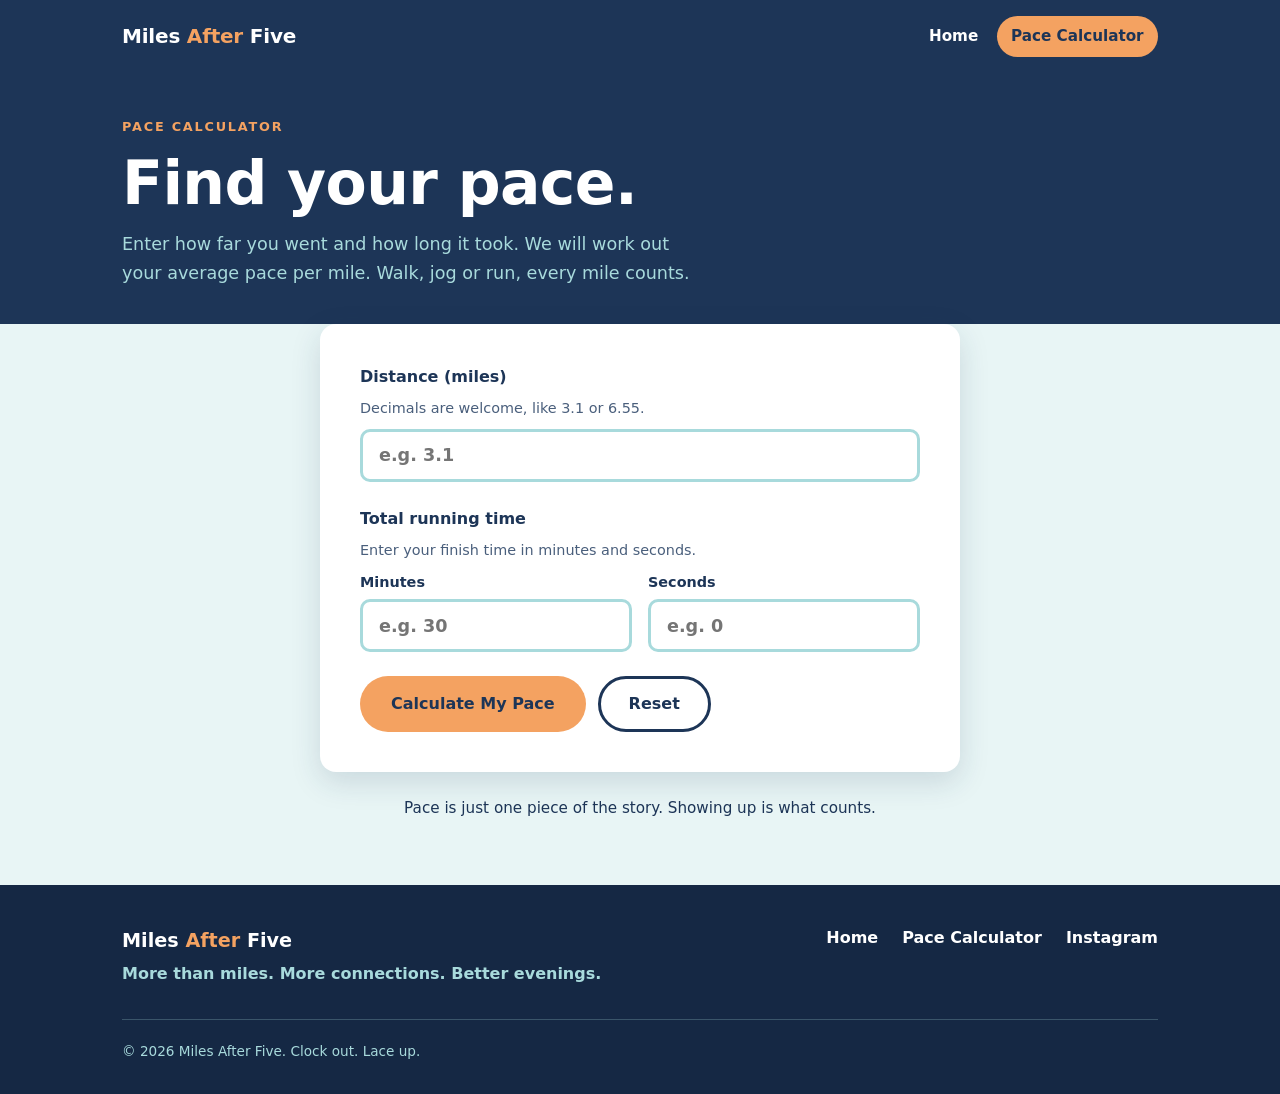
==== brand-site/pace-calculator.html @ 06767408 "Add Miles After Five site in brand-site folder Two-page site (home + pace calculator) in plain HTML," ====
<!DOCTYPE html>
<html lang="en">
<head>
  <meta charset="UTF-8">
  <meta name="viewport" content="width=device-width, initial-scale=1">
  <title>Pace Calculator | Miles After Five</title>
  <meta name="description" content="Enter your distance and time to find your average running pace per mile.">
  <link rel="stylesheet" href="styles.css">
</head>
<body>
  <a class="skip-link" href="#main">Skip to main content</a>

  <!-- Navigation -->
  <header class="site-header">
    <nav class="nav" aria-label="Main navigation">
      <a class="brand" href="index.html">Miles <span>After</span> Five</a>
      <ul class="nav-links">
        <li><a href="index.html">Home</a></li>
        <li><a href="pace-calculator.html" aria-current="page">Pace Calculator</a></li>
      </ul>
    </nav>
  </header>

  <main id="main">
    <section class="page-hero" aria-labelledby="calc-heading">
      <div class="container">
        <span class="eyebrow" style="color: var(--orange);">Pace Calculator</span>
        <h1 id="calc-heading">Find your pace.</h1>
        <p class="lead">
          Enter how far you went and how long it took. We will work out your
          average pace per mile. Walk, jog or run, every mile counts.
        </p>
      </div>
    </section>

    <section class="calculator-section">
      <div class="container">
        <div class="calculator-card">
          <form id="pace-form" novalidate>

            <!-- Errors appear here -->
            <div id="error-box" class="error-box" role="alert" hidden>
              <strong>Almost there. Let's fix a couple of things:</strong>
              <ul id="error-list"></ul>
            </div>

            <!-- Distance -->
            <div class="field">
              <label for="distance">Distance (miles)</label>
              <span class="hint" id="distance-hint">Decimals are welcome, like 3.1 or 6.55.</span>
              <input
                type="number"
                id="distance"
                name="distance"
                inputmode="decimal"
                min="0"
                step="any"
                placeholder="e.g. 3.1"
                aria-describedby="distance-hint">
            </div>

            <!-- Time -->
            <fieldset aria-describedby="time-hint">
              <legend>Total running time</legend>
              <span class="hint" id="time-hint">Enter your finish time in minutes and seconds.</span>
              <div class="input-row">
                <div class="field-inline">
                  <label for="minutes">Minutes</label>
                  <input
                    type="number"
                    id="minutes"
                    name="minutes"
                    inputmode="numeric"
                    min="0"
                    step="1"
                    placeholder="e.g. 30">
                </div>
                <div class="field-inline">
                  <label for="seconds">Seconds</label>
                  <input
                    type="number"
                    id="seconds"
                    name="seconds"
                    inputmode="numeric"
                    min="0"
                    max="59"
                    step="1"
                    placeholder="e.g. 0">
                </div>
              </div>
            </fieldset>

            <div class="button-row">
              <button type="submit" class="btn btn-primary">Calculate My Pace</button>
              <button type="button" id="reset-btn" class="btn btn-secondary">Reset</button>
            </div>
          </form>

          <!-- Result (hidden until valid inputs are submitted) -->
          <div id="result" class="result" role="status" aria-live="polite" tabindex="-1" hidden>
            <p class="result-label">Your average pace</p>
            <p class="result-pace" id="result-pace">00:00</p>
            <p class="result-unit">minutes per mile</p>
            <p class="result-summary" id="result-summary"></p>
            <p class="result-message" id="result-message"></p>
          </div>
        </div>

        <p class="calc-note">
          Pace is just one piece of the story. Showing up is what counts.
        </p>
      </div>
    </section>
  </main>

  <!-- Footer -->
  <footer class="site-footer">
    <div class="container">
      <div class="footer-grid">
        <div>
          <p class="footer-brand">Miles <span>After</span> Five</p>
          <p class="footer-tagline">More than miles. More connections. Better evenings.</p>
        </div>

        <nav aria-label="Footer navigation">
          <ul class="footer-links">
            <li><a href="index.html">Home</a></li>
            <li><a href="pace-calculator.html">Pace Calculator</a></li>
            <li><a href="https://www.instagram.com/milesafter5_/" target="_blank" rel="noopener noreferrer">Instagram</a></li>
          </ul>
        </nav>
      </div>

      <p class="footer-copy">&copy; 2026 Miles After Five. Clock out. Lace up.</p>
    </div>
  </footer>

  <script src="script.js"></script>
</body>
</html>
---- brand-site/styles.css ----
/* ==========================================================================
   Miles After Five — shared stylesheet
   Mobile-first. Brand palette: Navy #1D3557, Orange #F4A261, Teal #A8DADC
   ========================================================================== */

/* --- Fonts ------------------------------------------------------------------
   Brand font is Montserrat, but no font files exist in the team repository yet.
   To use it: drop the .woff2 files into assets/fonts/ and uncomment the block
   below. Until then the stack falls back to Montserrat (if installed on the
   visitor's device) and then a clean system sans-serif.

@font-face {
  font-family: "Montserrat";
  src: url("assets/fonts/Montserrat-Regular.woff2") format("woff2");
  font-weight: 400;
  font-style: normal;
  font-display: swap;
}
@font-face {
  font-family: "Montserrat";
  src: url("assets/fonts/Montserrat-Bold.woff2") format("woff2");
  font-weight: 700;
  font-style: normal;
  font-display: swap;
}
@font-face {
  font-family: "Montserrat";
  src: url("assets/fonts/Montserrat-ExtraBold.woff2") format("woff2");
  font-weight: 800;
  font-style: normal;
  font-display: swap;
}
-------------------------------------------------------------------------- */

:root {
  --navy: #1d3557;
  --navy-deep: #152844;
  --orange: #f4a261;
  --orange-dark: #e48a40;
  --teal: #a8dadc;
  --teal-soft: #e8f5f5;
  --white: #ffffff;
  --error: #b3261e;

  --font: "Montserrat", "Segoe UI", system-ui, -apple-system, "Helvetica Neue",
    Arial, sans-serif;

  --radius: 16px;
  --radius-sm: 10px;
  --shadow: 0 10px 30px rgba(29, 53, 87, 0.15);
  --gutter: 1.25rem;
  --max-width: 1100px;
}

/* --- Reset / base --------------------------------------------------------- */
*,
*::before,
*::after {
  box-sizing: border-box;
}

html {
  scroll-behavior: smooth;
}

body {
  margin: 0;
  font-family: var(--font);
  font-size: 1rem;
  line-height: 1.65;
  color: var(--navy);
  background: var(--white);
  -webkit-font-smoothing: antialiased;
}

img {
  max-width: 100%;
  height: auto;
  display: block;
}

h1,
h2,
h3 {
  line-height: 1.15;
  margin: 0 0 0.75rem;
  font-weight: 800;
  letter-spacing: -0.01em;
}

h1 {
  font-size: clamp(2.2rem, 8vw, 3.75rem);
}
h2 {
  font-size: clamp(1.6rem, 5vw, 2.4rem);
}
h3 {
  font-size: 1.25rem;
}

p {
  margin: 0 0 1rem;
}

a {
  color: inherit;
}

.container {
  width: 100%;
  max-width: var(--max-width);
  margin: 0 auto;
  padding: 0 var(--gutter);
}

.eyebrow {
  display: inline-block;
  margin-bottom: 0.75rem;
  font-size: 0.8rem;
  font-weight: 700;
  letter-spacing: 0.14em;
  text-transform: uppercase;
}

/* --- Accessibility helpers ------------------------------------------------ */
.skip-link {
  position: absolute;
  left: 1rem;
  top: -4rem;
  z-index: 100;
  padding: 0.6rem 1rem;
  background: var(--orange);
  color: var(--navy);
  font-weight: 700;
  border-radius: var(--radius-sm);
  text-decoration: none;
}
.skip-link:focus {
  top: 1rem;
}

:focus-visible {
  outline: 3px solid var(--orange);
  outline-offset: 3px;
}
.on-dark :focus-visible,
.site-header :focus-visible,
.site-footer :focus-visible {
  outline-color: var(--teal);
}

/* --- Buttons -------------------------------------------------------------- */
.btn {
  display: inline-block;
  padding: 0.95rem 1.75rem;
  font-family: inherit;
  font-size: 1rem;
  font-weight: 800;
  line-height: 1.2;
  text-align: center;
  text-decoration: none;
  cursor: pointer;
  border: 3px solid transparent;
  border-radius: 999px;
  transition: transform 0.15s ease, background-color 0.15s ease,
    color 0.15s ease, box-shadow 0.15s ease;
}

.btn-primary {
  background: var(--orange);
  color: var(--navy);
}
.btn-primary:hover {
  background: var(--orange-dark);
  transform: translateY(-2px);
  box-shadow: 0 8px 18px rgba(244, 162, 97, 0.4);
}
.btn-primary:active {
  transform: translateY(0);
}

.btn-secondary {
  background: transparent;
  color: var(--navy);
  border-color: var(--navy);
}
.btn-secondary:hover {
  background: var(--navy);
  color: var(--white);
}

/* --- Header / navigation -------------------------------------------------- */
.site-header {
  background: var(--navy);
  color: var(--white);
  position: sticky;
  top: 0;
  z-index: 50;
}

.nav {
  display: flex;
  flex-wrap: wrap;
  align-items: center;
  justify-content: space-between;
  gap: 0.5rem 1.5rem;
  padding: 0.85rem var(--gutter);
  max-width: var(--max-width);
  margin: 0 auto;
}

.brand {
  font-size: 1.1rem;
  font-weight: 800;
  text-decoration: none;
  letter-spacing: -0.01em;
}
.brand span {
  color: var(--orange);
}

.nav-links {
  display: flex;
  gap: 0.25rem;
  list-style: none;
  margin: 0;
  padding: 0;
}

.nav-links a {
  display: block;
  padding: 0.5rem 0.9rem;
  font-size: 0.95rem;
  font-weight: 700;
  text-decoration: none;
  border-radius: 999px;
  transition: background-color 0.15s ease, color 0.15s ease;
}
.nav-links a:hover {
  background: rgba(168, 218, 220, 0.18);
  color: var(--teal);
}
.nav-links a[aria-current="page"] {
  background: var(--orange);
  color: var(--navy);
}

/* --- Hero ----------------------------------------------------------------- */
.hero {
  background: var(--navy);
  color: var(--white);
  padding: 2.5rem 0 3.5rem;
  overflow: hidden;
}

.hero-grid {
  display: grid;
  gap: 2.25rem;
  align-items: center;
}

.hero h1 .accent {
  color: var(--orange);
}
/* keep each phrase of the headline together so it never splits mid-phrase */
.hero h1 .phrase {
  display: inline-block;
  white-space: nowrap;
}

.hero .lead {
  font-size: 1.1rem;
  max-width: 34rem;
  color: var(--teal);
}

.hero-image {
  border-radius: var(--radius);
  overflow: hidden;
  box-shadow: 0 18px 40px rgba(0, 0, 0, 0.35);
  border: 4px solid var(--orange);
}
.hero-image img {
  width: 100%;
  aspect-ratio: 4 / 3;
  object-fit: cover;
}

/* --- Sections ------------------------------------------------------------- */
.section {
  padding: 4rem 0;
}

.section-about {
  background: var(--teal-soft);
}

.about-grid {
  display: grid;
  gap: 2rem;
  align-items: center;
}

.about-copy p {
  font-size: 1.05rem;
  max-width: 38rem;
}

.pillars {
  list-style: none;
  margin: 1.5rem 0 0;
  padding: 0;
  display: flex;
  flex-wrap: wrap;
  gap: 0.6rem;
}
.pillars li {
  padding: 0.45rem 1rem;
  font-size: 0.9rem;
  font-weight: 700;
  background: var(--navy);
  color: var(--white);
  border-radius: 999px;
}

.message-card {
  background: var(--navy);
  color: var(--white);
  padding: 2rem 1.75rem;
  border-radius: var(--radius);
  box-shadow: var(--shadow);
}
.message-card p {
  margin: 0;
  font-size: 1.5rem;
  font-weight: 800;
  line-height: 1.3;
}
.message-card .line {
  display: block;
}
.message-card .line:nth-child(1) {
  color: var(--white);
}
.message-card .line:nth-child(2) {
  color: var(--orange);
}
.message-card .line:nth-child(3) {
  color: var(--teal);
}

.section-values {
  background: var(--white);
}
.section-heading {
  max-width: 40rem;
  margin-bottom: 2.25rem;
}

.values-grid {
  display: grid;
  gap: 1.25rem;
}

.value-card {
  padding: 1.75rem;
  background: var(--white);
  border: 3px solid var(--teal);
  border-radius: var(--radius);
  transition: transform 0.2s ease, border-color 0.2s ease,
    box-shadow 0.2s ease;
}
.value-card:hover {
  transform: translateY(-4px);
  border-color: var(--orange);
  box-shadow: var(--shadow);
}
.value-number {
  display: inline-grid;
  place-items: center;
  width: 2.75rem;
  height: 2.75rem;
  margin-bottom: 1rem;
  font-weight: 800;
  background: var(--orange);
  color: var(--navy);
  border-radius: 50%;
}
.value-card p {
  margin: 0;
}

/* --- CTA band ------------------------------------------------------------- */
.cta-band {
  background: var(--navy);
  color: var(--white);
  padding: 3.5rem 0;
}
.cta-inner {
  display: grid;
  gap: 1.5rem;
  align-items: center;
}
.cta-band h2 {
  margin-bottom: 0.5rem;
}
.cta-band p {
  margin: 0;
  color: var(--teal);
}
.cta-art {
  width: 100%;
  max-width: 340px;
  margin-bottom: 1.25rem;
  /* fade the edges so the image's own background blends into the navy band */
  -webkit-mask-image: radial-gradient(ellipse at 45% 55%, #000 45%, transparent 78%);
  mask-image: radial-gradient(ellipse at 45% 55%, #000 45%, transparent 78%);
}

/* --- Footer --------------------------------------------------------------- */
.site-footer {
  background: var(--navy-deep);
  color: var(--white);
  padding: 2.5rem 0 2rem;
}
.footer-grid {
  display: grid;
  gap: 1.75rem;
}
.footer-brand {
  font-size: 1.2rem;
  font-weight: 800;
  margin: 0 0 0.25rem;
}
.footer-brand span {
  color: var(--orange);
}
.footer-tagline {
  margin: 0;
  color: var(--teal);
  font-weight: 600;
}
.footer-links {
  list-style: none;
  margin: 0;
  padding: 0;
  display: flex;
  flex-wrap: wrap;
  gap: 0.5rem 1.5rem;
}
.footer-links a {
  font-weight: 700;
  text-decoration: none;
  border-bottom: 2px solid transparent;
}
.footer-links a:hover {
  color: var(--orange);
  border-bottom-color: var(--orange);
}
.footer-copy {
  margin: 2rem 0 0;
  padding-top: 1.25rem;
  border-top: 1px solid rgba(168, 218, 220, 0.25);
  font-size: 0.85rem;
  color: var(--teal);
}

/* --- Calculator page ------------------------------------------------------ */
.page-hero {
  background: var(--navy);
  color: var(--white);
  padding: 2.5rem 0 5.5rem;
}
.page-hero .lead {
  max-width: 36rem;
  color: var(--teal);
  font-size: 1.1rem;
  margin: 0;
}

.calculator-section {
  background: var(--teal-soft);
  padding: 0 0 4rem;
}

.calculator-card {
  position: relative;
  margin-top: -3.25rem;
  padding: 1.75rem 1.5rem;
  background: var(--white);
  border-radius: var(--radius);
  box-shadow: var(--shadow);
  max-width: 640px;
  margin-left: auto;
  margin-right: auto;
}

.field {
  margin-bottom: 1.5rem;
}

.field label,
legend {
  display: block;
  margin-bottom: 0.4rem;
  padding: 0;
  font-weight: 800;
}

fieldset {
  border: 0;
  margin: 0 0 1.5rem;
  padding: 0;
  min-width: 0;
}

.hint {
  display: block;
  margin-bottom: 0.5rem;
  font-size: 0.9rem;
  font-weight: 500;
  color: #4a5f7c;
}

.input-row {
  display: flex;
  gap: 1rem;
}
.input-row .field-inline {
  flex: 1;
  min-width: 0;
}
.field-inline label {
  font-size: 0.9rem;
  font-weight: 700;
  margin-bottom: 0.3rem;
  display: block;
}

input[type="number"] {
  width: 100%;
  padding: 0.85rem 1rem;
  font-family: inherit;
  font-size: 1.1rem;
  font-weight: 600;
  color: var(--navy);
  background: var(--white);
  border: 3px solid var(--teal);
  border-radius: var(--radius-sm);
  transition: border-color 0.15s ease, box-shadow 0.15s ease;
}
input[type="number"]:hover {
  border-color: var(--navy);
}
input[type="number"]:focus {
  outline: none;
  border-color: var(--orange);
  box-shadow: 0 0 0 4px rgba(244, 162, 97, 0.35);
}
input[aria-invalid="true"] {
  border-color: var(--error);
}

.error-box {
  margin-bottom: 1.5rem;
  padding: 1rem 1.25rem;
  background: #fdecea;
  border-left: 6px solid var(--error);
  border-radius: var(--radius-sm);
  color: #5f1410;
}
.error-box[hidden] {
  display: none;
}
.error-box strong {
  display: block;
  margin-bottom: 0.25rem;
}
.error-box ul {
  margin: 0;
  padding-left: 1.2rem;
}

.button-row {
  display: flex;
  flex-wrap: wrap;
  gap: 0.75rem;
}
.button-row .btn {
  flex: 1 1 auto;
}

.result {
  margin-top: 2rem;
  padding: 2rem 1.5rem;
  text-align: center;
  background: var(--navy);
  color: var(--white);
  border-radius: var(--radius);
  border: 4px solid var(--orange);
}
.result[hidden] {
  display: none;
}
.result:focus {
  outline: none;
}
.result-label {
  margin: 0;
  font-size: 0.85rem;
  font-weight: 700;
  letter-spacing: 0.14em;
  text-transform: uppercase;
  color: var(--teal);
}
.result-pace {
  margin: 0.25rem 0 0;
  font-size: clamp(3rem, 14vw, 4.5rem);
  font-weight: 800;
  line-height: 1.1;
  color: var(--orange);
}
.result-unit {
  margin: 0 0 1rem;
  font-weight: 700;
}
.result-summary {
  margin: 0 0 1rem;
  color: var(--teal);
  font-size: 0.95rem;
}
.result-message {
  margin: 0;
  font-size: 1.15rem;
  font-weight: 800;
}

.calc-note {
  max-width: 640px;
  margin: 1.5rem auto 0;
  text-align: center;
  font-size: 0.95rem;
}

/* --- Tablet and up -------------------------------------------------------- */
@media (min-width: 700px) {
  :root {
    --gutter: 2rem;
  }

  .section {
    padding: 5.5rem 0;
  }

  .values-grid {
    grid-template-columns: repeat(3, 1fr);
  }

  .cta-inner {
    grid-template-columns: 1fr auto;
    gap: 3rem;
  }

  .footer-grid {
    grid-template-columns: 1fr auto;
    align-items: start;
  }

  .calculator-card {
    padding: 2.5rem 2.5rem;
  }

  .button-row .btn {
    flex: 0 1 auto;
  }
}

/* --- Desktop -------------------------------------------------------------- */
@media (min-width: 960px) {
  .hero {
    padding: 4.5rem 0 5.5rem;
  }
  .hero-grid {
    grid-template-columns: 1.05fr 0.95fr;
    gap: 4rem;
  }

  .about-grid {
    grid-template-columns: 1.2fr 0.8fr;
    gap: 4rem;
  }

  .nav {
    padding-top: 1rem;
    padding-bottom: 1rem;
  }
  .brand {
    font-size: 1.25rem;
  }
}

/* --- Reduced motion ------------------------------------------------------- */
@media (prefers-reduced-motion: reduce) {
  html {
    scroll-behavior: auto;
  }
  * {
    transition: none !important;
  }
  .btn-primary:hover,
  .value-card:hover {
    transform: none;
  }
}
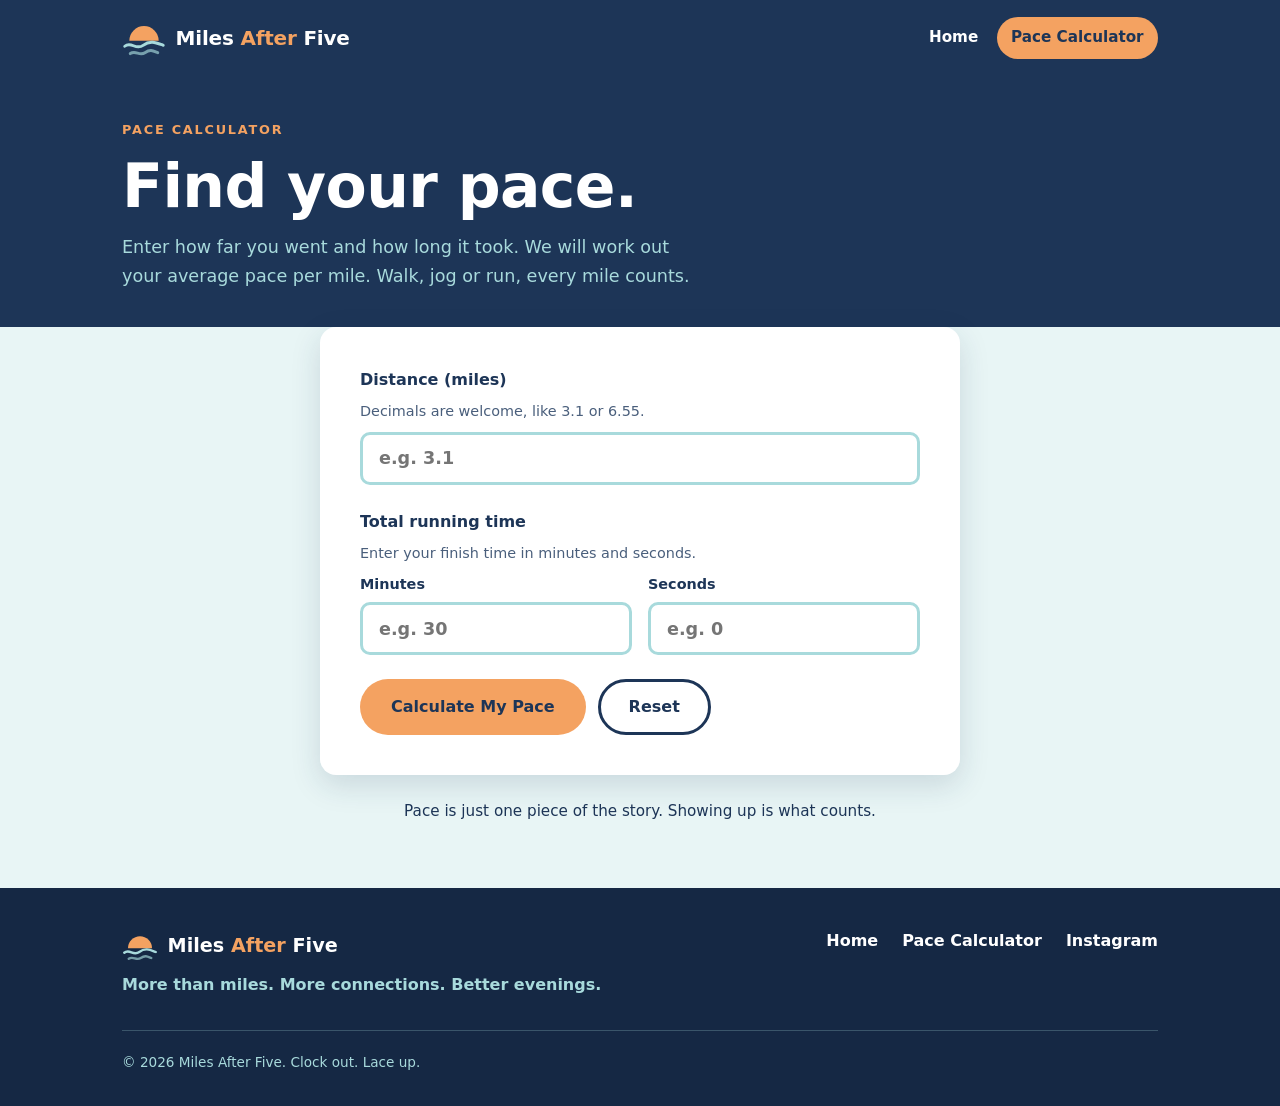
==== commit 51654cfd: "Add Miles After Five logo mark to header, footer and favicon Original SVG mark (setting sun over two" ====
--- a/brand-site/pace-calculator.html
+++ b/brand-site/pace-calculator.html
@@ -5,6 +5,7 @@
   <meta name="viewport" content="width=device-width, initial-scale=1">
   <title>Pace Calculator | Miles After Five</title>
   <meta name="description" content="Enter your distance and time to find your average running pace per mile.">
+  <link rel="icon" type="image/svg+xml" href="assets/logos/miles-after-five-mark.svg">
   <link rel="stylesheet" href="styles.css">
 </head>
 <body>
@@ -13,7 +14,10 @@
   <!-- Navigation -->
   <header class="site-header">
     <nav class="nav" aria-label="Main navigation">
-      <a class="brand" href="index.html">Miles <span>After</span> Five</a>
+      <a class="brand" href="index.html">
+        <img class="brand-mark" src="assets/logos/miles-after-five-mark.svg" alt="" width="40" height="40">
+        <span class="brand-name">Miles <span>After</span> Five</span>
+      </a>
       <ul class="nav-links">
         <li><a href="index.html">Home</a></li>
         <li><a href="pace-calculator.html" aria-current="page">Pace Calculator</a></li>
@@ -98,6 +102,7 @@
 
           <!-- Result (hidden until valid inputs are submitted) -->
           <div id="result" class="result" role="status" aria-live="polite" tabindex="-1" hidden>
+            <canvas id="confetti" class="confetti-canvas" aria-hidden="true"></canvas>
             <p class="result-label">Your average pace</p>
             <p class="result-pace" id="result-pace">00:00</p>
             <p class="result-unit">minutes per mile</p>
@@ -118,7 +123,10 @@
     <div class="container">
       <div class="footer-grid">
         <div>
-          <p class="footer-brand">Miles <span>After</span> Five</p>
+          <p class="footer-brand">
+            <img class="brand-mark" src="assets/logos/miles-after-five-mark.svg" alt="" width="36" height="36">
+            <span>Miles <span>After</span> Five</span>
+          </p>
           <p class="footer-tagline">More than miles. More connections. Better evenings.</p>
         </div>
 
--- a/brand-site/styles.css
+++ b/brand-site/styles.css
@@ -210,13 +210,21 @@
 }
 
 .brand {
+  display: inline-flex;
+  align-items: center;
+  gap: 0.6rem;
   font-size: 1.1rem;
   font-weight: 800;
   text-decoration: none;
   letter-spacing: -0.01em;
 }
-.brand span {
+.brand-name span {
   color: var(--orange);
+}
+.brand-mark {
+  flex: none;
+  width: 2.5rem;
+  height: 2.5rem;
 }
 
 .nav-links {
@@ -428,12 +436,19 @@
   gap: 1.75rem;
 }
 .footer-brand {
+  display: flex;
+  align-items: center;
+  gap: 0.6rem;
   font-size: 1.2rem;
   font-weight: 800;
-  margin: 0 0 0.25rem;
-}
-.footer-brand span {
+  margin: 0 0 0.5rem;
+}
+.footer-brand span span {
   color: var(--orange);
+}
+.footer-brand .brand-mark {
+  width: 2.25rem;
+  height: 2.25rem;
 }
 .footer-tagline {
   margin: 0;
@@ -591,6 +606,8 @@
 }
 
 .result {
+  position: relative;
+  overflow: hidden; /* keeps confetti inside the result box */
   margin-top: 2rem;
   padding: 2rem 1.5rem;
   text-align: center;
@@ -601,6 +618,13 @@
 }
 .result[hidden] {
   display: none;
+}
+.confetti-canvas {
+  position: absolute;
+  inset: 0;
+  width: 100%;
+  height: 100%;
+  pointer-events: none; /* never blocks clicks or text selection */
 }
 .result:focus {
   outline: none;
@@ -697,6 +721,10 @@
   .brand {
     font-size: 1.25rem;
   }
+  .brand-mark {
+    width: 2.75rem;
+    height: 2.75rem;
+  }
 }
 
 /* --- Reduced motion ------------------------------------------------------- */
